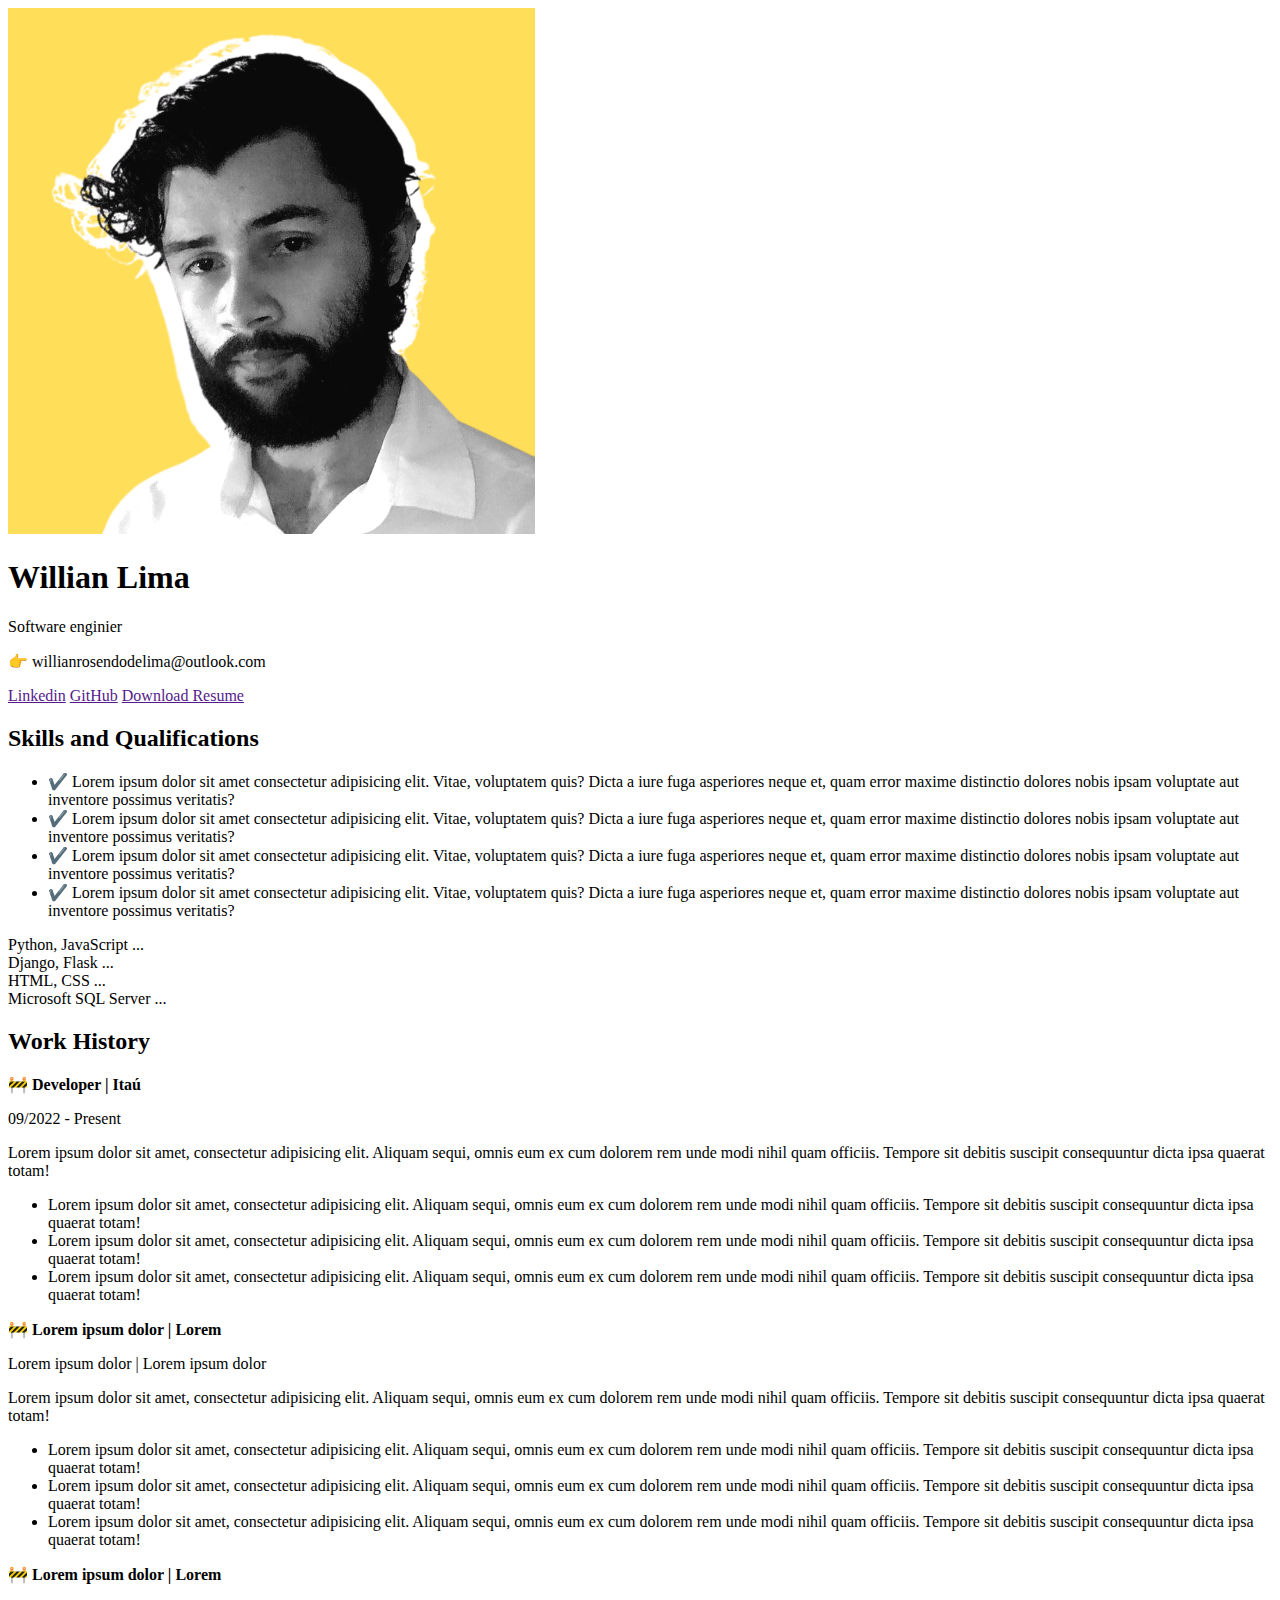
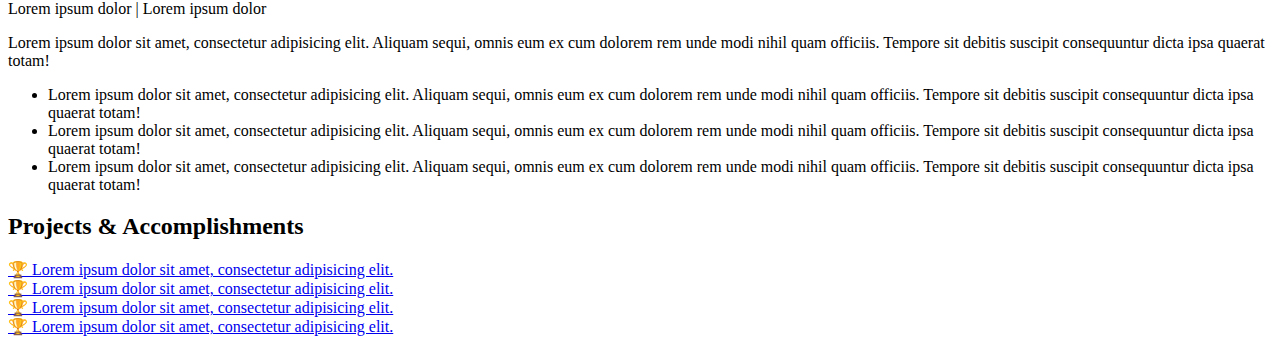
==== index.html @ cd07d083 "the html sketch" ====
<!DOCTYPE html>
<html lang="en">
	<head>
		<meta charset="UTF-8">
		<meta http-equiv="X-UA-Compatible" content="IE=edge">
		<meta name="viewport" content="width=device-width, initial-scale=1.0">
		<title>Willian Lima</title>
		<link rel="stylesheet" href="styles/main.css">
	</head>
	<body>
		<div id="contaiter__main">
			<section id="wrapper__hero" class="section__page">
				<img src="assets/images/willian.png" alt="">

				<div>
					<h1 id="user-name">Willian Lima</h1>
					<p id="bio">Software enginier</p>
					<p id="email">👉 willianrosendodelima@outlook.com</p>
				</div>
			</section>

			<section class="section__page">

				<div id="social__list">
					<a href="" target="_blank">Linkedin</a>
					<a href="" target="_blank">GitHub</a>
					<a href="" target="_blank">Download Resume</a>
				</div>
			</section>

			<section class="section__page">
				<h2>Skills and Qualifications</h2>
				<ul>
					<li>
						✔️ Lorem ipsum dolor sit amet consectetur adipisicing
						elit. Vitae, voluptatem quis? Dicta a iure fuga asperiores
						neque et, quam error maxime distinctio dolores nobis ipsam
						voluptate aut inventore possimus veritatis?
					</li>
					<li>
						✔️ Lorem ipsum dolor sit amet consectetur adipisicing
						elit. Vitae, voluptatem quis? Dicta a iure fuga asperiores
						neque et, quam error maxime distinctio dolores nobis ipsam
						voluptate aut inventore possimus veritatis?
					</li>
					<li>
						✔️ Lorem ipsum dolor sit amet consectetur adipisicing
						elit. Vitae, voluptatem quis? Dicta a iure fuga asperiores
						neque et, quam error maxime distinctio dolores nobis ipsam
						voluptate aut inventore possimus veritatis?
					</li>
					<li>
						✔️ Lorem ipsum dolor sit amet consectetur adipisicing
						elit. Vitae, voluptatem quis? Dicta a iure fuga asperiores
						neque et, quam error maxime distinctio dolores nobis ipsam
						voluptate aut inventore possimus veritatis?
					</li>
				</ul>
			</section>

			<section class="section__page">
				<div class="card__techstack"><span>Python, JavaScript ...</span></div>
				<div class="card__techstack"><span>Django, Flask ...</span></div>
				<div class="card__techstack"><span>HTML, CSS ...</span></div>
				<div class="card__techstack"><span>Microsoft SQL Server ...</span></div>
			</section>

			<section id="work_history_wrapper" class="section__page">
				<h2>Work History</h2>

				<div class="line__break"></div>
				<div class="card__work__history">
					<strong>🚧 Developer | Itaú</strong>
					<p>09/2022 - Present</p>
					<p>
						Lorem ipsum dolor sit amet, consectetur adipisicing elit.
						Aliquam sequi, omnis eum ex cum dolorem rem unde modi nihil
						quam officiis. Tempore sit debitis suscipit consequuntur
						dicta ipsa quaerat totam!
					</p>

					<ul>
						<li>
							Lorem ipsum dolor sit amet, consectetur adipisicing elit.
							Aliquam sequi, omnis eum ex cum dolorem rem unde modi nihil
							quam officiis. Tempore sit debitis suscipit consequuntur
							dicta ipsa quaerat totam!
						</li>
						<li>
							Lorem ipsum dolor sit amet, consectetur adipisicing elit.
							Aliquam sequi, omnis eum ex cum dolorem rem unde modi nihil
							quam officiis. Tempore sit debitis suscipit consequuntur
							dicta ipsa quaerat totam!
						</li>
						<li>
							Lorem ipsum dolor sit amet, consectetur adipisicing elit.
							Aliquam sequi, omnis eum ex cum dolorem rem unde modi nihil
							quam officiis. Tempore sit debitis suscipit consequuntur
							dicta ipsa quaerat totam!
						</li>
					</ul>
				</div>

				<div class="line__break"></div>

				<div class="card__work__history">
					<strong>🚧 Lorem ipsum dolor | Lorem</strong>
					<p>Lorem ipsum dolor | Lorem ipsum dolor</p>
					<p>
						Lorem ipsum dolor sit amet, consectetur adipisicing elit.
						Aliquam sequi, omnis eum ex cum dolorem rem unde modi nihil
						quam officiis. Tempore sit debitis suscipit consequuntur
						dicta ipsa quaerat totam!
					</p>
					<ul>
						<li>
							Lorem ipsum dolor sit amet, consectetur adipisicing elit.
							Aliquam sequi, omnis eum ex cum dolorem rem unde modi nihil
							quam officiis. Tempore sit debitis suscipit consequuntur
							dicta ipsa quaerat totam!
						</li>
						<li>
							Lorem ipsum dolor sit amet, consectetur adipisicing elit.
							Aliquam sequi, omnis eum ex cum dolorem rem unde modi nihil
							quam officiis. Tempore sit debitis suscipit consequuntur
							dicta ipsa quaerat totam!
						</li>
						<li>
							Lorem ipsum dolor sit amet, consectetur adipisicing elit.
							Aliquam sequi, omnis eum ex cum dolorem rem unde modi nihil
							quam officiis. Tempore sit debitis suscipit consequuntur
							dicta ipsa quaerat totam!
						</li>
					</ul>
				</div>

				<div class="card__work__history">
					<strong>🚧 Lorem ipsum dolor | Lorem</strong>
					<p>Lorem ipsum dolor | Lorem ipsum dolor</p>
					<p>
						Lorem ipsum dolor sit amet, consectetur adipisicing elit.
						Aliquam sequi, omnis eum ex cum dolorem rem unde modi nihil
						quam officiis. Tempore sit debitis suscipit consequuntur
						dicta ipsa quaerat totam!
					</p>
					<ul>
						<li>
							Lorem ipsum dolor sit amet, consectetur adipisicing elit.
							Aliquam sequi, omnis eum ex cum dolorem rem unde modi nihil
							quam officiis. Tempore sit debitis suscipit consequuntur
							dicta ipsa quaerat totam!
						</li>
						<li>
							Lorem ipsum dolor sit amet, consectetur adipisicing elit.
							Aliquam sequi, omnis eum ex cum dolorem rem unde modi nihil
							quam officiis. Tempore sit debitis suscipit consequuntur
							dicta ipsa quaerat totam!
						</li>
						<li>
							Lorem ipsum dolor sit amet, consectetur adipisicing elit.
							Aliquam sequi, omnis eum ex cum dolorem rem unde modi nihil
							quam officiis. Tempore sit debitis suscipit consequuntur
							dicta ipsa quaerat totam!
						</li>
					</ul>
				</div>
			</section>

			<section class="section__page">
				<h2>Projects & Accomplishments</h2>

				<div class="card__project">
					<a href="project1.html"><span>🏆 </span>Lorem ipsum dolor sit amet, consectetur adipisicing elit.</a>
				</div>

				<div class="card__project">
					<a href="project1.html"><span>🏆 </span>Lorem ipsum dolor sit amet, consectetur adipisicing elit.</a>
				</div>

				<div class="card__project">
					<a href="project1.html"><span>🏆 </span>Lorem ipsum dolor sit amet, consectetur adipisicing elit.</a>
				</div>

				<div class="card__project">
					<a href="project1.html"><span>🏆 </span>Lorem ipsum dolor sit amet, consectetur adipisicing elit.</a>
				</div>
			</section>
		</div>
	</body>
</html>
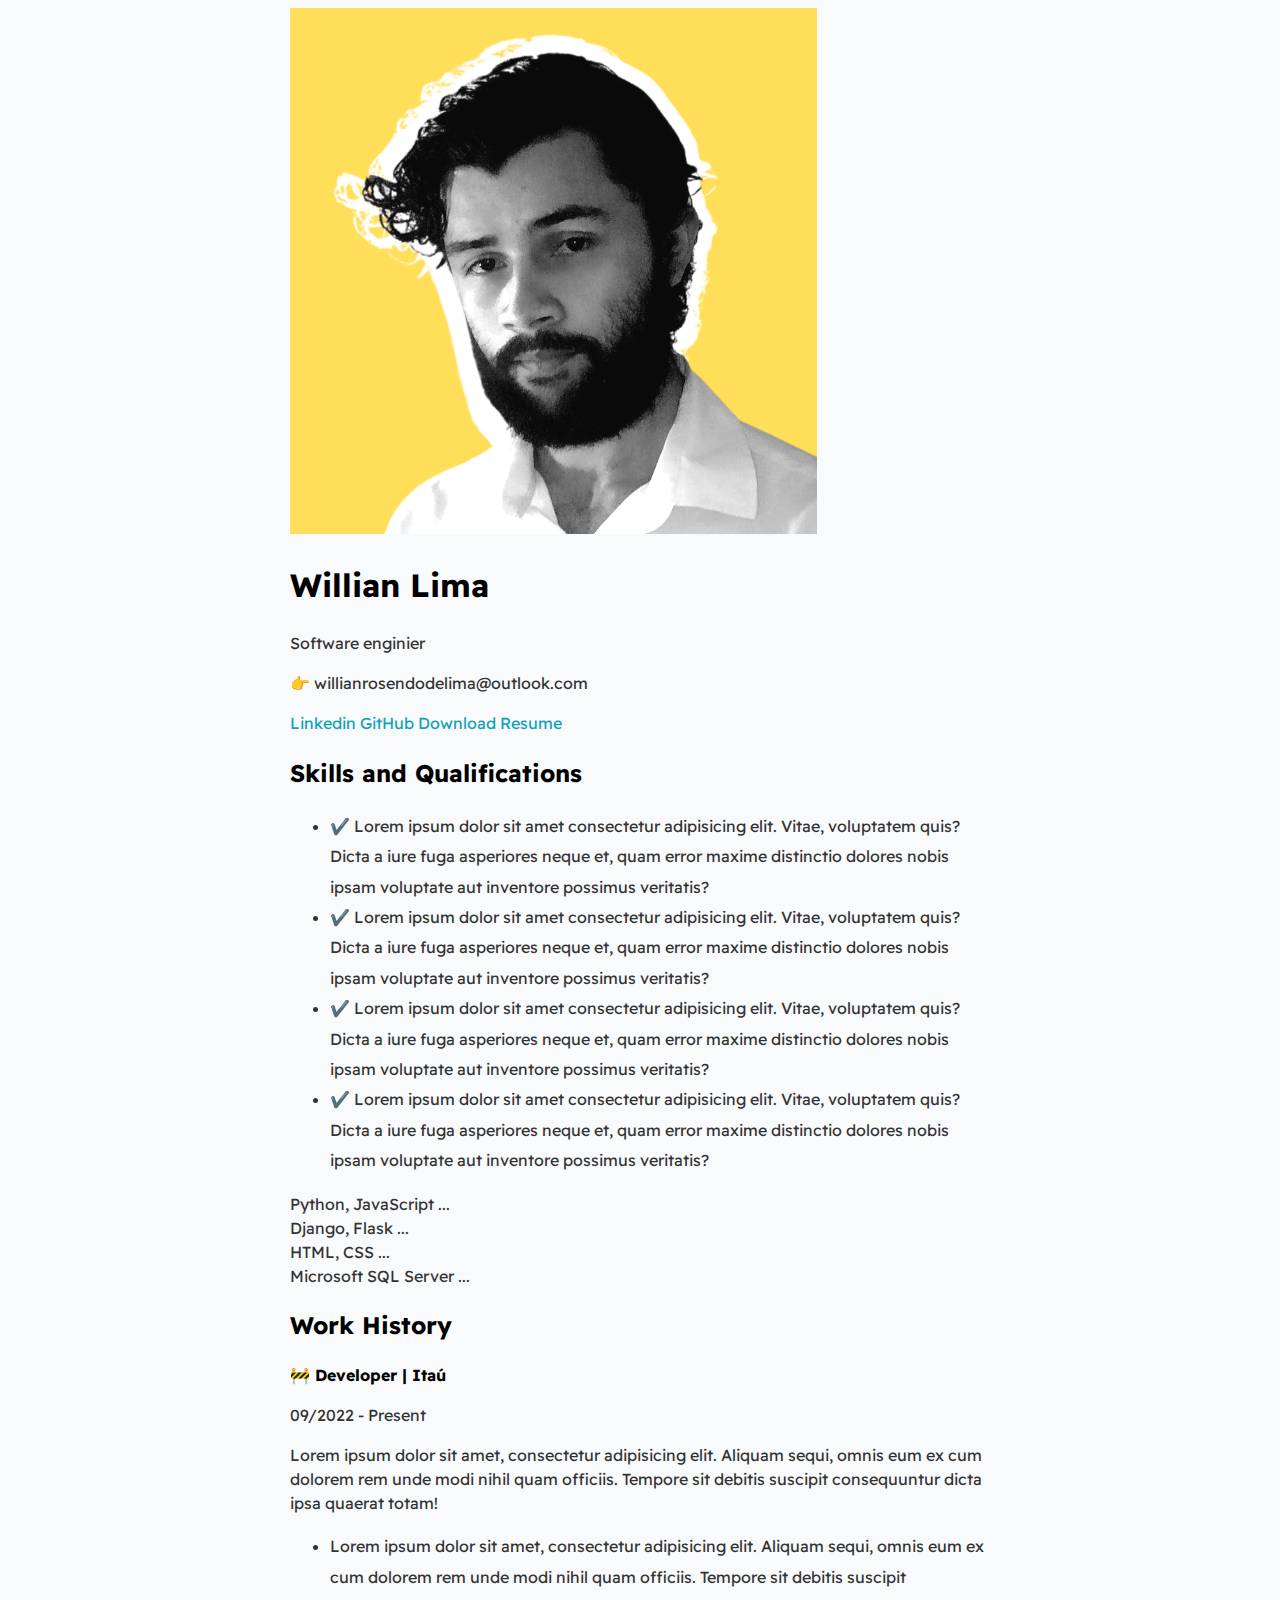
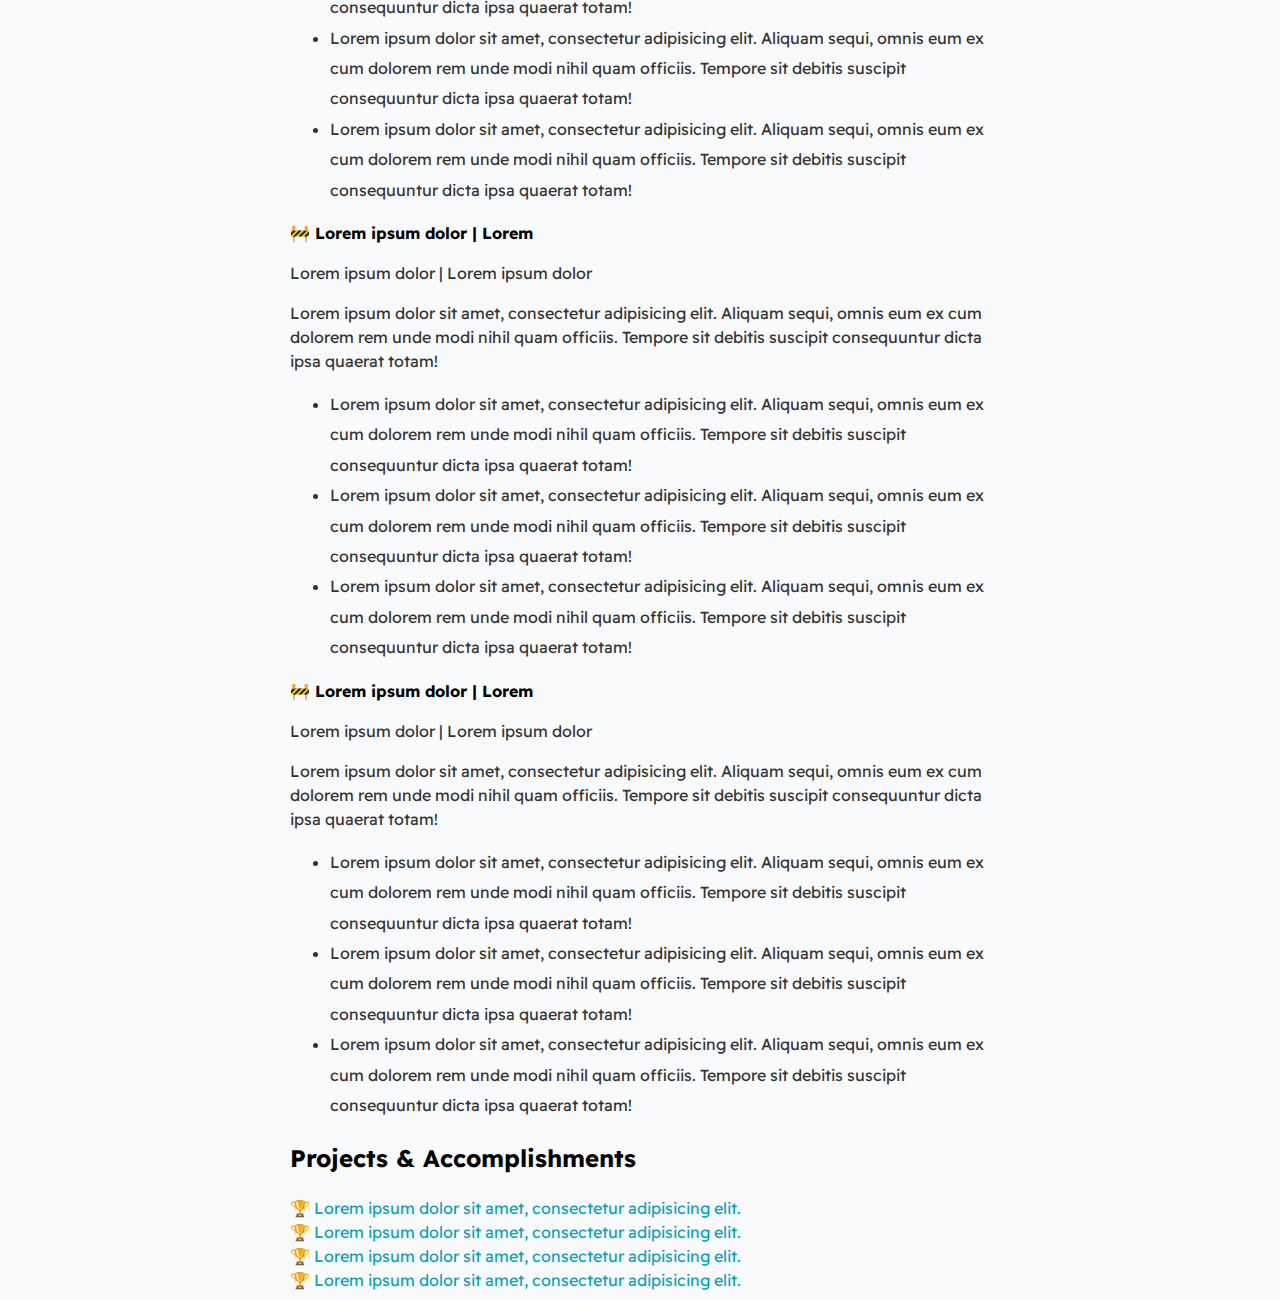
==== commit 0ba3e6fe: "centralizing the content and giving a space between the sections" ====
--- a/index.html
+++ b/index.html
@@ -8,7 +8,7 @@
 		<link rel="stylesheet" href="styles/main.css">
 	</head>
 	<body>
-		<div id="contaiter__main">
+		<div id="containter__main">
 			<section id="wrapper__hero" class="section__page">
 				<img src="assets/images/willian.png" alt="">
 
--- a/styles/main.css
+++ b/styles/main.css
@@ -0,0 +1,44 @@
+@import url('https://fonts.googleapis.com/css2?family=Readex+Pro:wght@300;400;500;600;700&display=swap');
+
+:root{
+	--mainTextColor:#000;
+	--secondaryTextColor:rgb(51 51 51);
+	--mainLinkColor:#0da2b8;
+	--mainBorderColor:rgb(218, 218, 218);
+	--mainBgColor:rgb(249, 250,251);
+}
+
+* {
+	font-family: 'Readex Pro';
+	line-height: 1.5em;
+	box-sizing: border-box;
+	color: var(--mainTextColor);
+}
+
+body{
+	background-color: var(--mainBgColor);
+}
+
+p, span, li {
+	color: var(--secondaryTextColor);
+	font-size: 1em;
+}
+
+a {
+	text-decoration: none;
+	color: var(--mainLinkColor);
+}
+
+li {
+	line-height: 1.9em;
+}
+
+#containter__main {
+	max-width: 700px;
+	margin: 0 auto;
+}
+
+#section__page {
+	padding-top: 1em;
+	padding-bottom: 1em;
+}
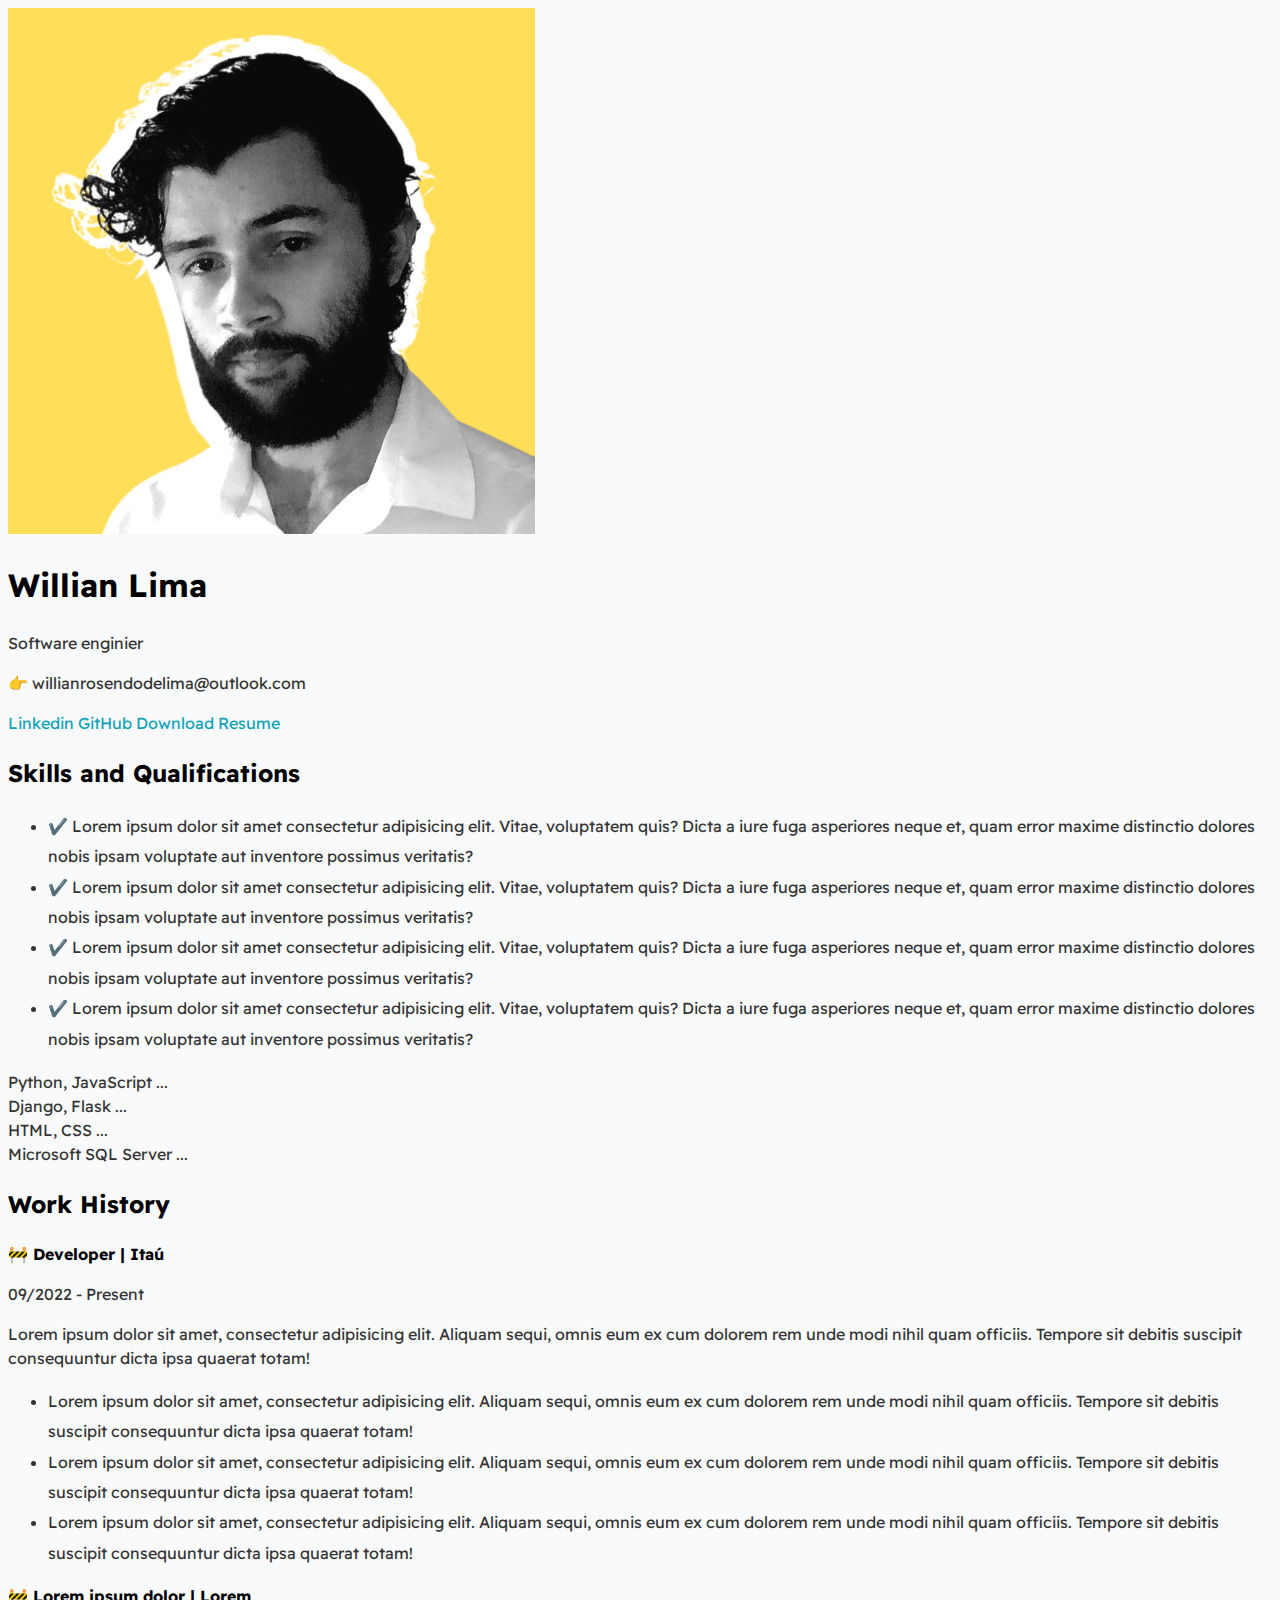
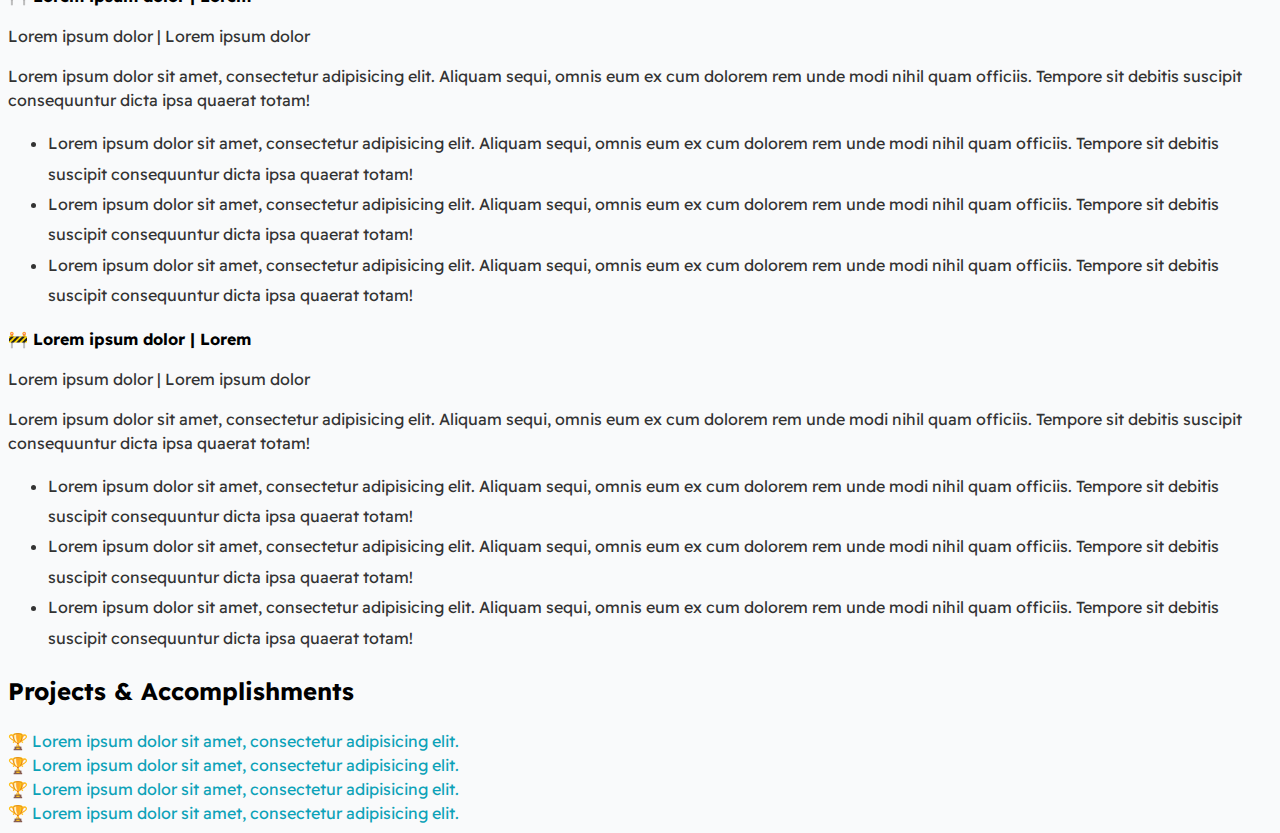
==== commit 3a156bd4: "renaming the id" ====
--- a/index.html
+++ b/index.html
@@ -8,9 +8,9 @@
 		<link rel="stylesheet" href="styles/main.css">
 	</head>
 	<body>
-		<div id="containter__main">
-			<section id="wrapper__hero" class="section__page">
-				<img src="assets/images/willian.png" alt="">
+		<div id="container__main">
+			<section id="wrapper__hero" class="k">
+				<img id="profile__pic" src="assets/images/willian.png" alt="">
 
 				<div>
 					<h1 id="user-name">Willian Lima</h1>
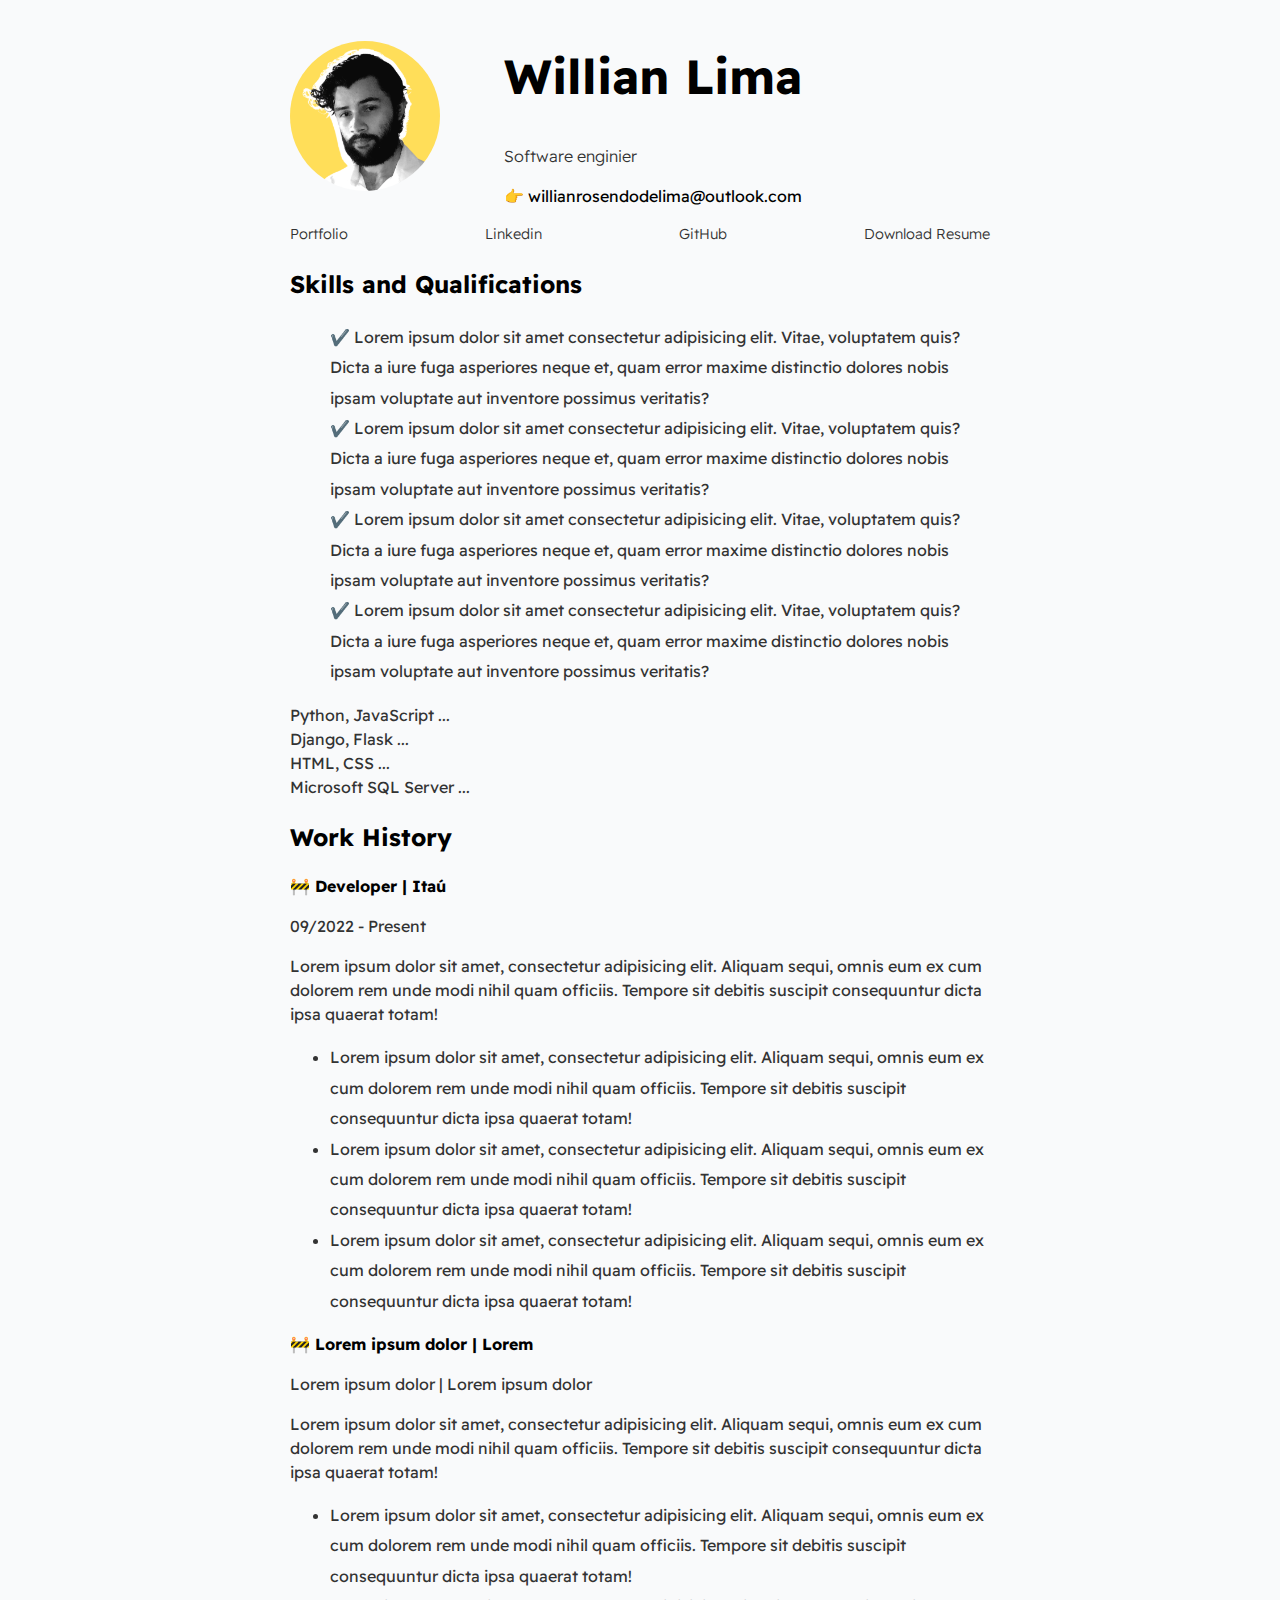
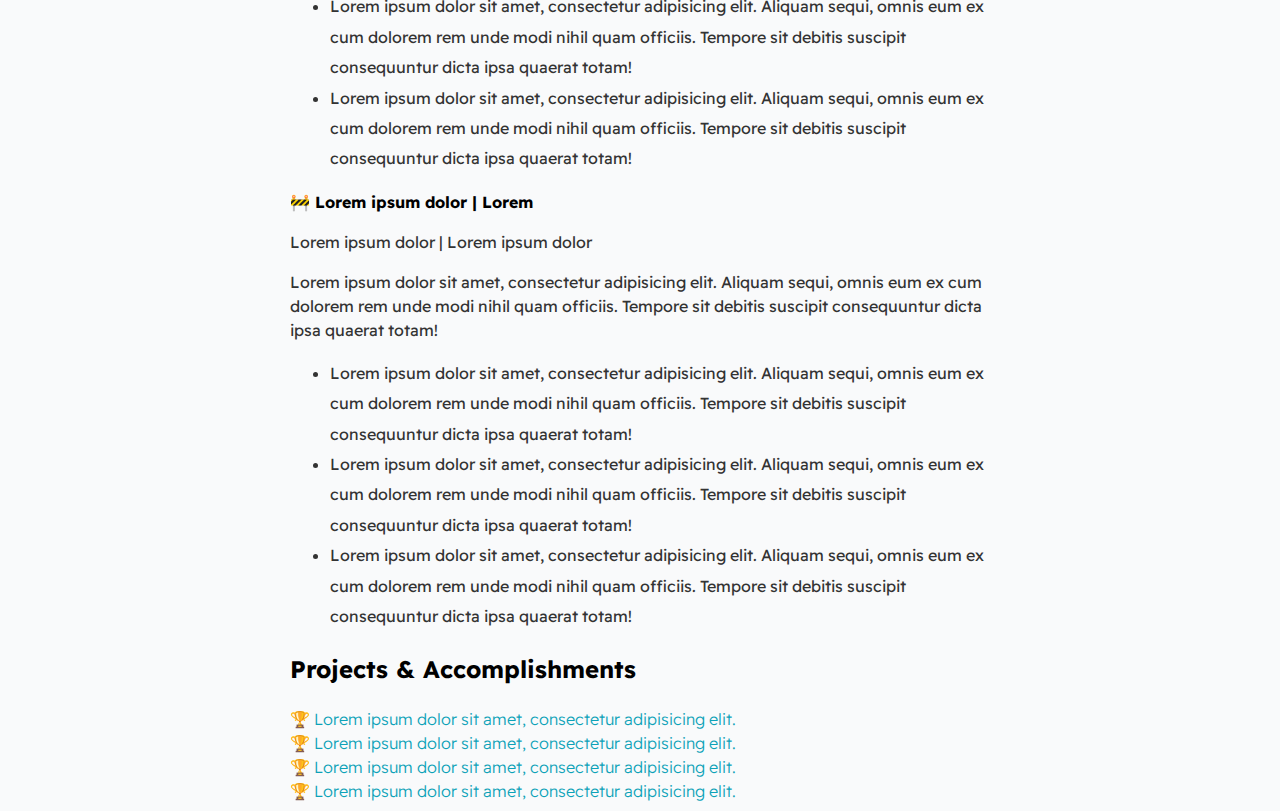
==== commit 8226c54c: "styling profile picture, qualifications, email" ====
--- a/index.html
+++ b/index.html
@@ -21,7 +21,8 @@
 
 			<section class="section__page">
 
-				<div id="social__list">
+				<div id="socials__list">
+					<a href="" target="_blank">Portfolio</a>
 					<a href="" target="_blank">Linkedin</a>
 					<a href="" target="_blank">GitHub</a>
 					<a href="" target="_blank">Download Resume</a>
@@ -30,7 +31,7 @@
 
 			<section class="section__page">
 				<h2>Skills and Qualifications</h2>
-				<ul>
+				<ul id="qualifications__list">
 					<li>
 						✔️ Lorem ipsum dolor sit amet consectetur adipisicing
 						elit. Vitae, voluptatem quis? Dicta a iure fuga asperiores
--- a/styles/main.css
+++ b/styles/main.css
@@ -33,7 +33,7 @@
 	line-height: 1.9em;
 }
 
-#containter__main {
+#container__main {
 	max-width: 700px;
 	margin: 0 auto;
 }
@@ -42,3 +42,50 @@
 	padding-top: 1em;
 	padding-bottom: 1em;
 }
+
+#wrapper__hero {
+	display: flex;
+	align-items: center;
+	gap: 4em;
+}
+
+#user-name {
+	font-size: 3em;
+	line-height: 1e;
+}
+
+#bio, a {
+	font-weight: 300;
+}
+
+#profile__pic {
+	border-radius: 100%;
+	width: 150px;
+	height: 150px;
+	object-fit: conver;
+}
+
+#email {
+	color: var(--mainTextColor);
+}
+
+#socials__list {
+	display: flex;
+	justify-content: space-between;
+	column-gap: 1em;
+	flex-wrap: wrap;
+}
+
+#socials__list a {
+	font-size: 0.9em;
+	color: var(--secondaryTextColor);
+	transition: 0.2s;
+}
+
+#socials__list a:hover {
+	color: var(--mainLinkColor);
+}
+
+#qualifications__list {
+	list-style: none;
+}
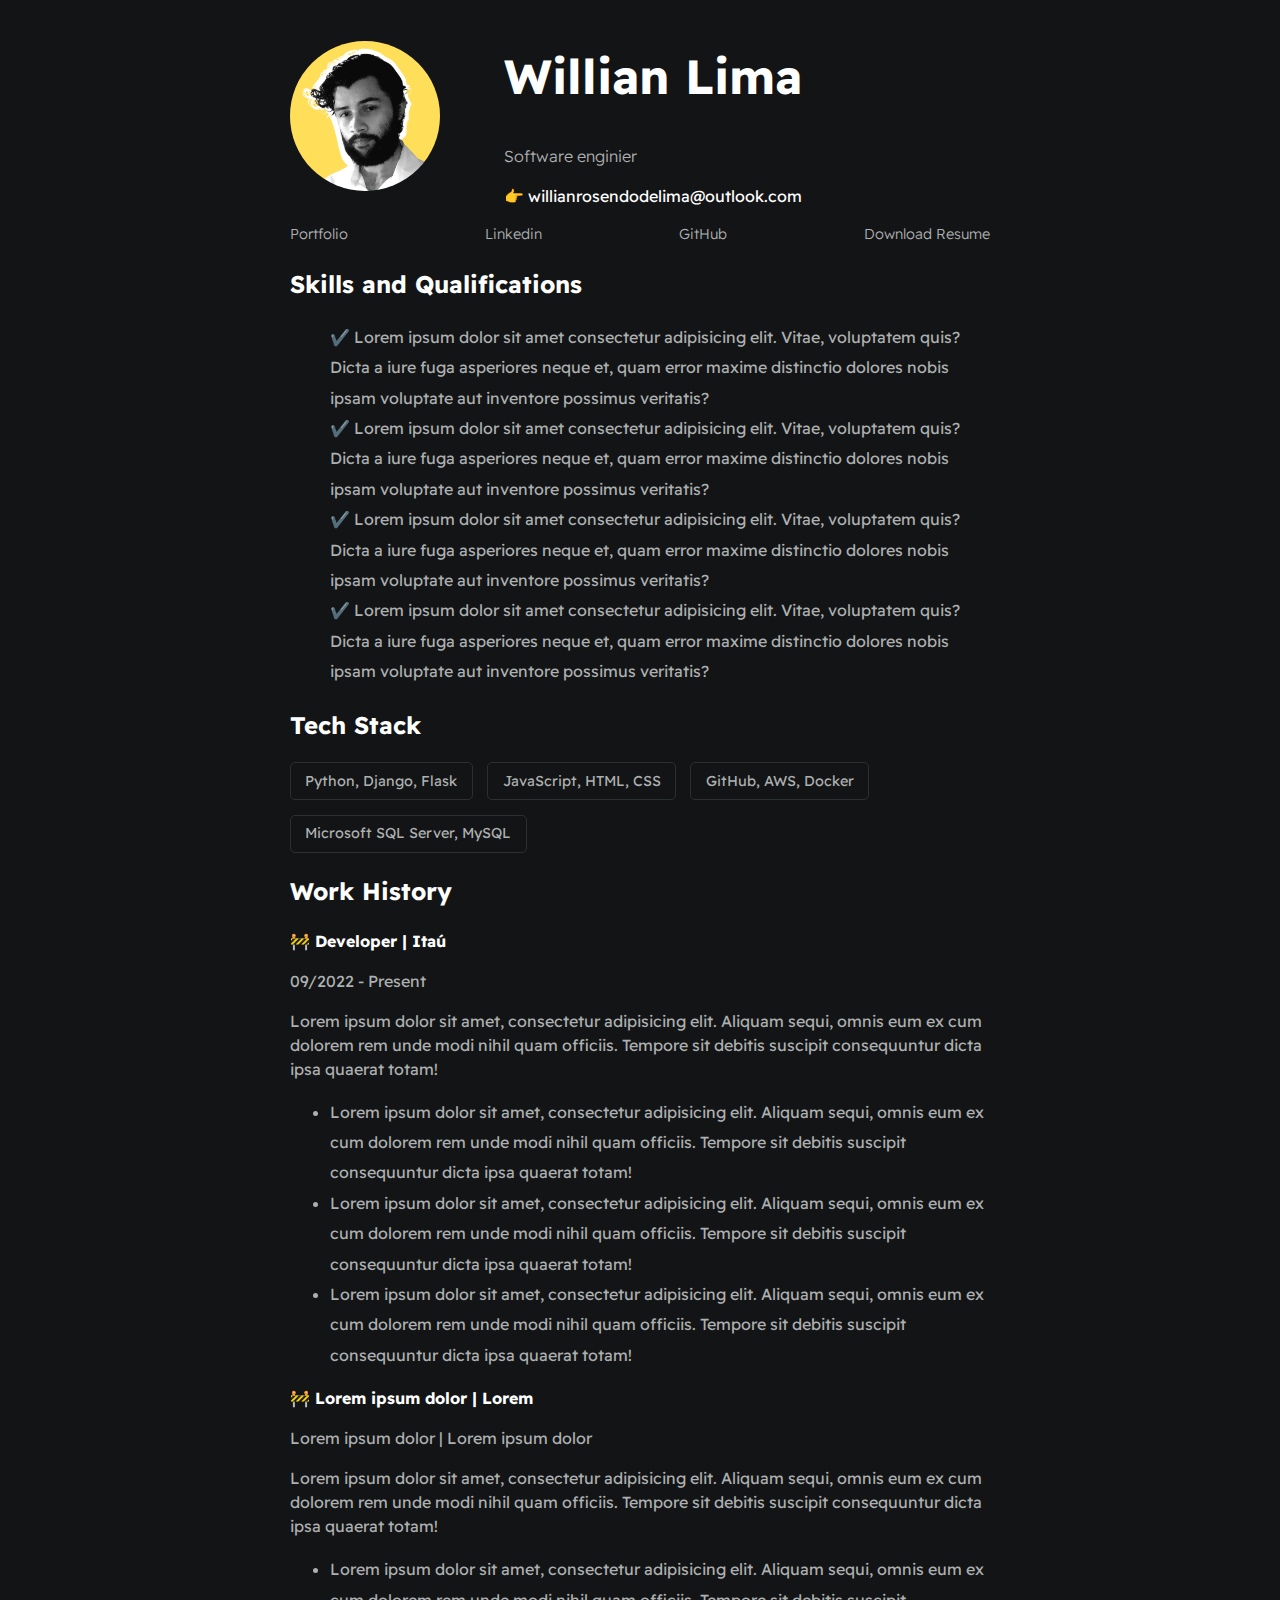
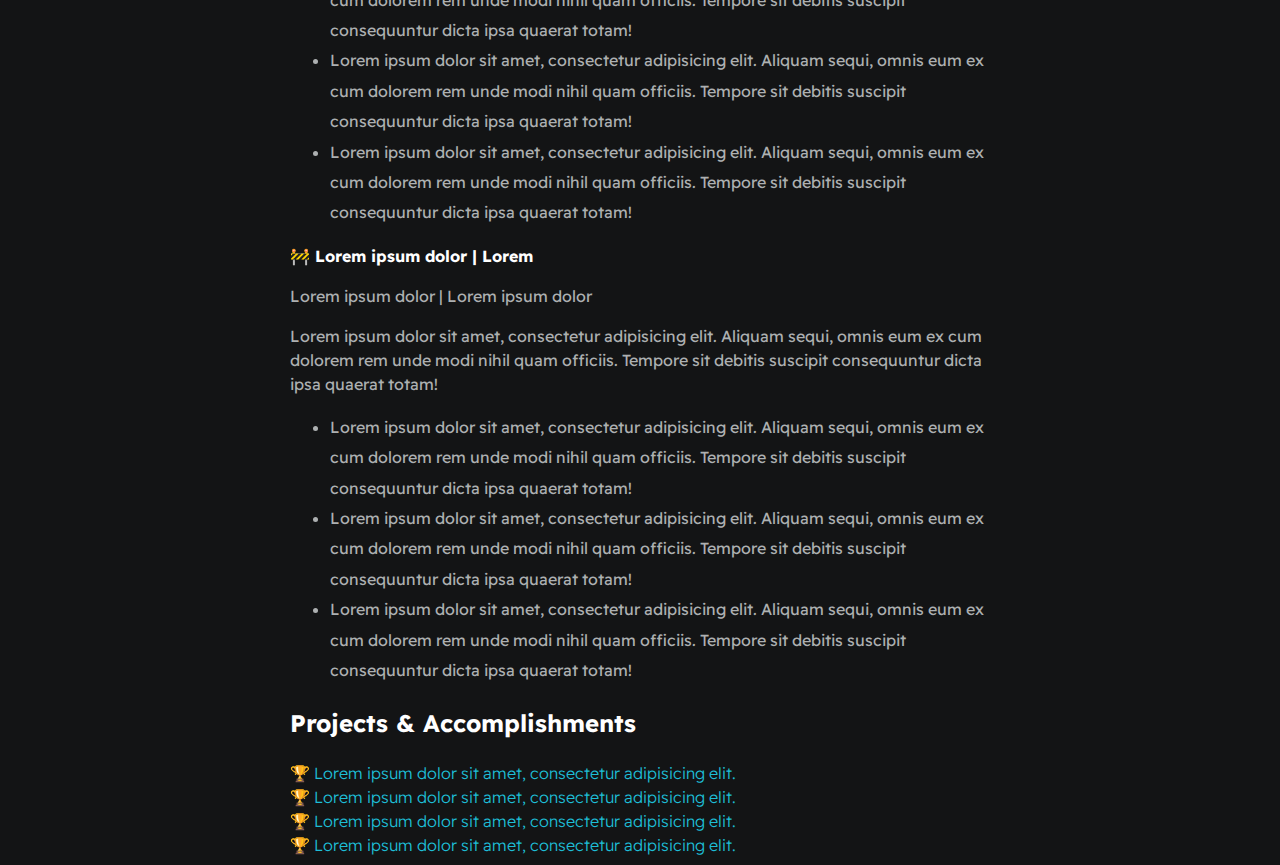
==== commit 5bcad8b8: "techstack section" ====
--- a/index.html
+++ b/index.html
@@ -60,10 +60,13 @@
 			</section>
 
 			<section class="section__page">
-				<div class="card__techstack"><span>Python, JavaScript ...</span></div>
-				<div class="card__techstack"><span>Django, Flask ...</span></div>
-				<div class="card__techstack"><span>HTML, CSS ...</span></div>
-				<div class="card__techstack"><span>Microsoft SQL Server ...</span></div>
+				<h2>Tech Stack</h2>
+				<div id="wrapper__techstack__items">
+					<div class="card__techstack"><span>Python, Django, Flask</span></div>
+					<div class="card__techstack"><span>JavaScript, HTML, CSS</span></div>
+					<div class="card__techstack"><span>GitHub, AWS, Docker</span></div>
+					<div class="card__techstack"><span>Microsoft SQL Server, MySQL</span></div>
+				</div>
 			</section>
 
 			<section id="work_history_wrapper" class="section__page">
--- a/styles/main.css
+++ b/styles/main.css
@@ -1,11 +1,23 @@
 @import url('https://fonts.googleapis.com/css2?family=Readex+Pro:wght@300;400;500;600;700&display=swap');
 
 :root{
-	--mainTextColor:#000;
-	--secondaryTextColor:rgb(51 51 51);
-	--mainLinkColor:#0da2b8;
-	--mainBorderColor:rgb(218, 218, 218);
-	--mainBgColor:rgb(249, 250,251);
+	--mainTextColor-light:#000;
+	--secondaryTextColor-light:rgb(51 51 51);
+	--mainLinkColor-light:#0da2b8;
+	--mainBorderColor-light:rgb(218, 218, 218);
+	--mainBgColor-light:rgb(249, 250,251);
+
+	--mainTextColor-dark:#fff;
+	--secondaryTextColor-dark:#adb0b1;
+	--mainLinkColor-dark:rgb(30, 190,214);
+	--mainBorderColor-dark:#2b3031;
+	--mainBgColor-dark:#131415;
+
+	--mainTextColor:var(--mainTextColor-dark);
+	--secondaryTextColor:var(--secondaryTextColor-dark);
+	--mainLinkColor:var(--mainLinkColor-dark);
+	--mainBorderColor:var(--mainBorderColor-dark);
+	--mainBgColor:var(--mainBgColor-dark);
 }
 
 * {
@@ -89,3 +101,16 @@
 #qualifications__list {
 	list-style: none;
 }
+
+#wrapper__techstack__items {
+	display: flex;
+	flex-wrap: wrap;
+	gap: 1em;
+	font-size: 0.9em;
+}
+
+.card__techstack {
+	border: 1px solid var(--mainBorderColor);
+	padding: 0.5em 1em;
+	border-radius: 5px;
+}
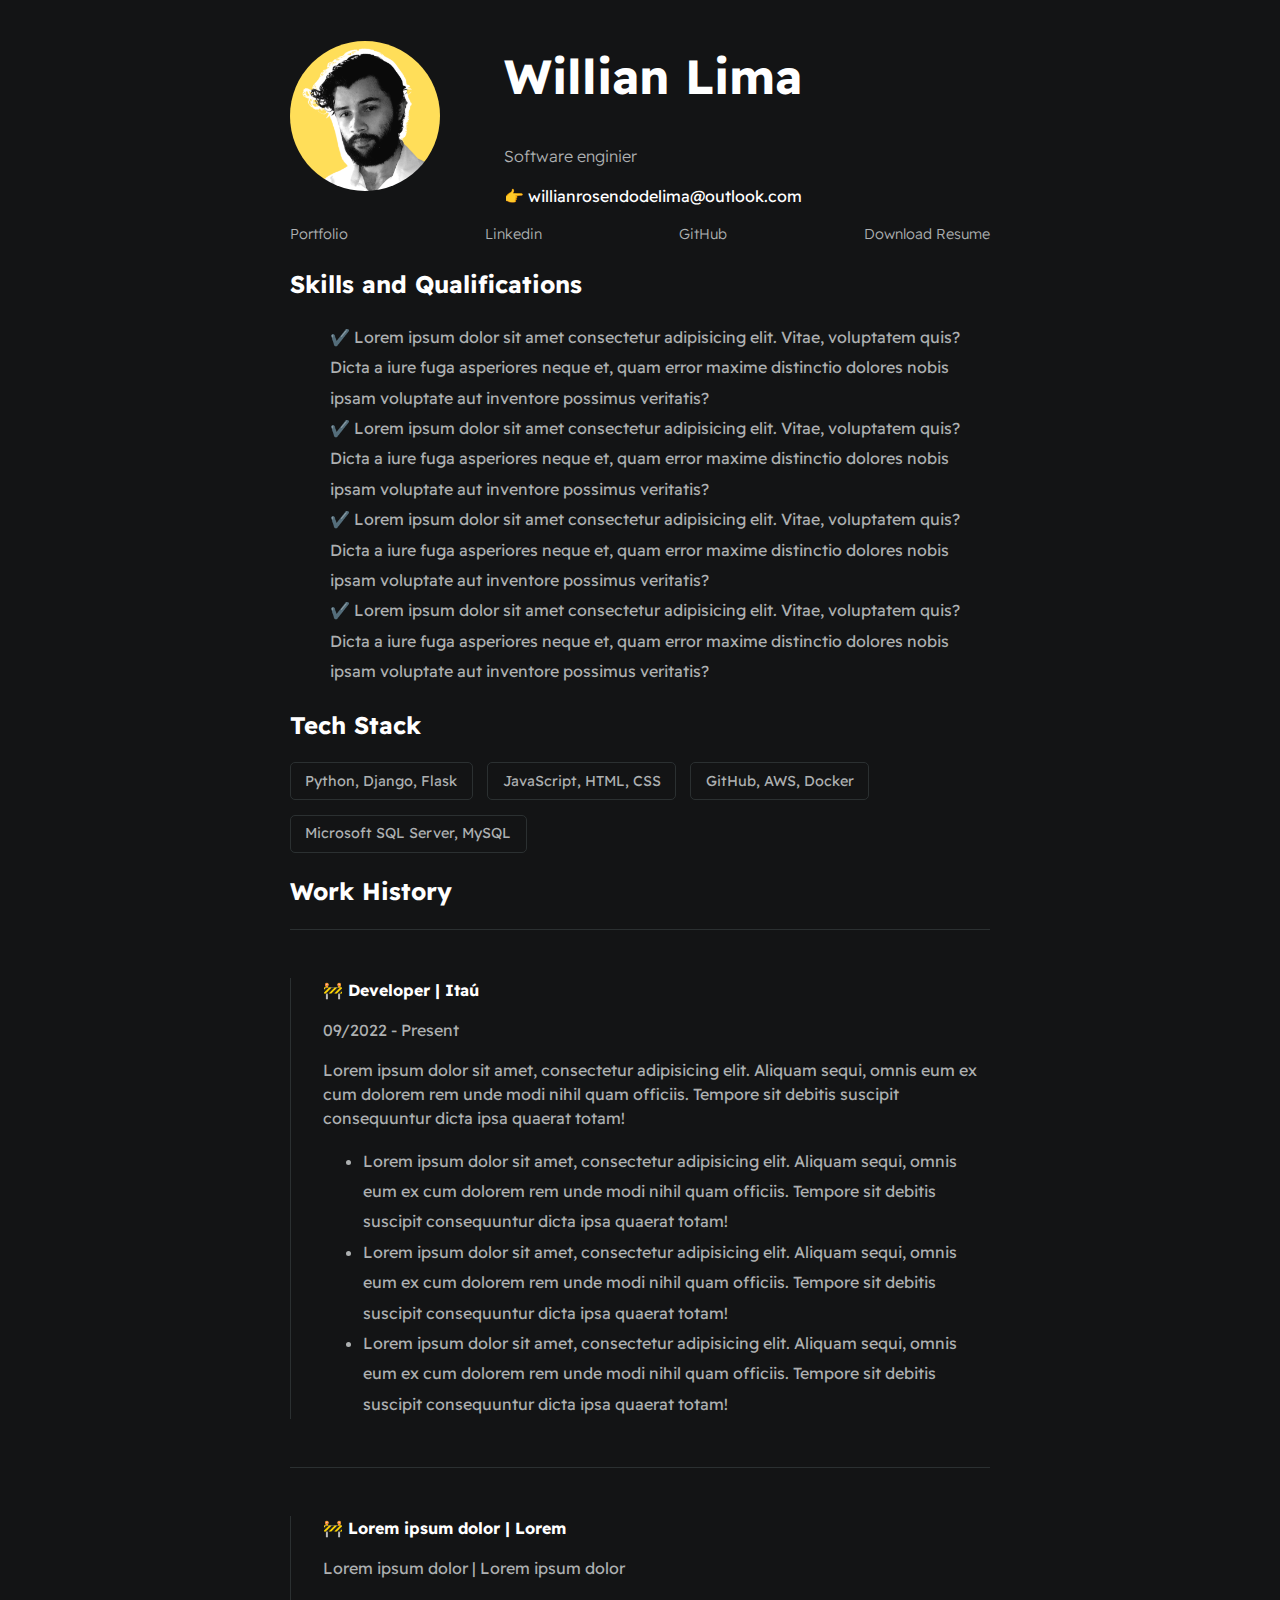
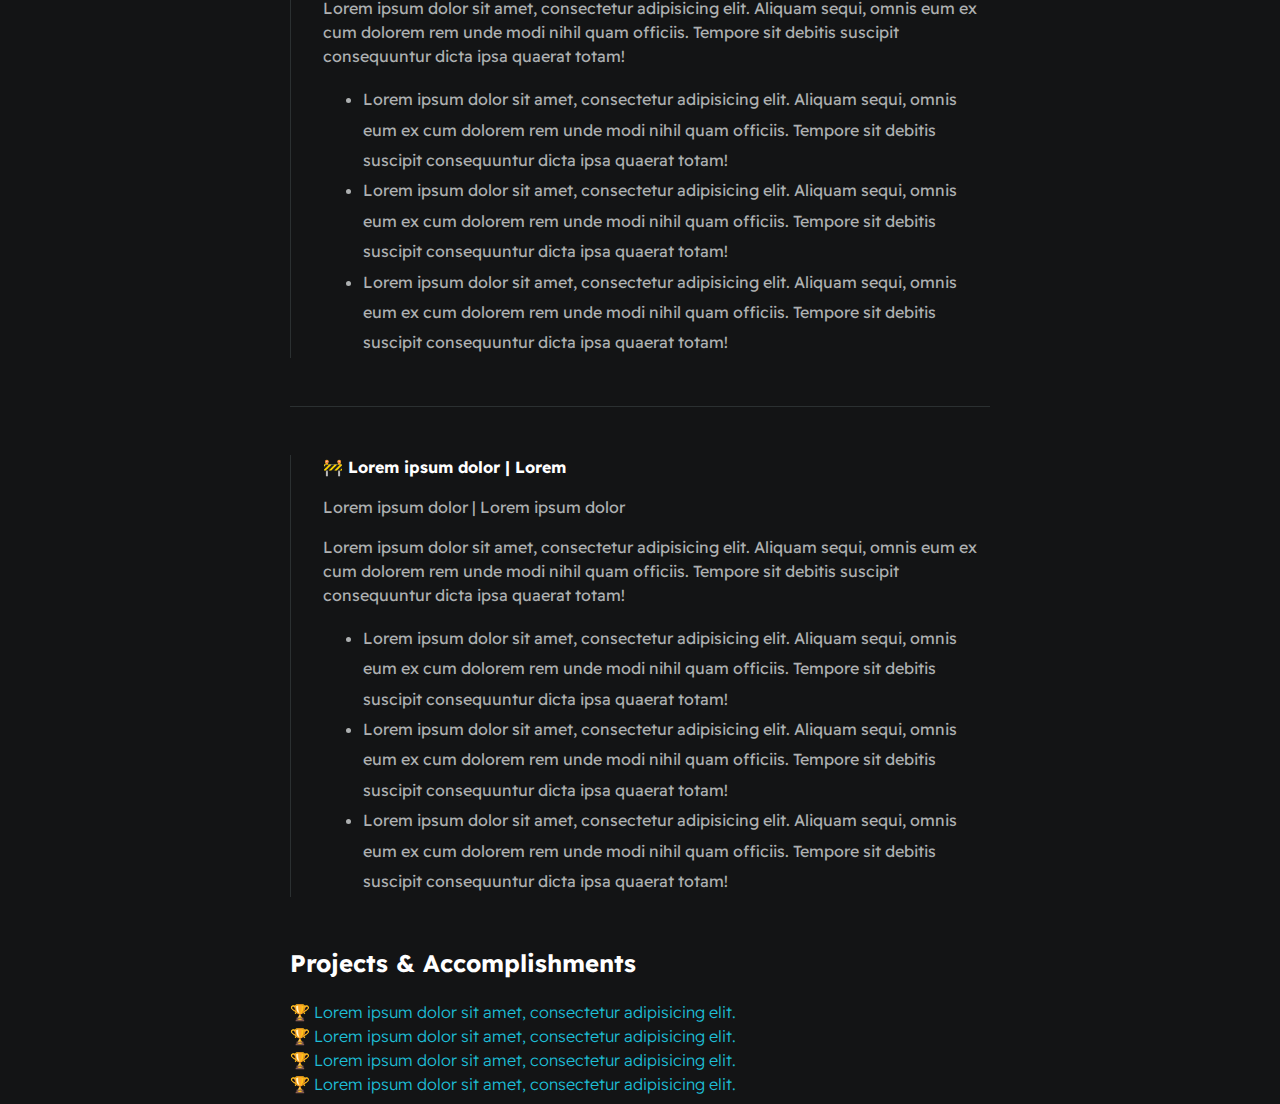
==== commit 04273b9d: "work history section" ====
--- a/index.html
+++ b/index.html
@@ -138,6 +138,8 @@
 					</ul>
 				</div>
 
+				<div class="line__break"></div>
+
 				<div class="card__work__history">
 					<strong>🚧 Lorem ipsum dolor | Lorem</strong>
 					<p>Lorem ipsum dolor | Lorem ipsum dolor</p>
--- a/styles/main.css
+++ b/styles/main.css
@@ -114,3 +114,15 @@
 	padding: 0.5em 1em;
 	border-radius: 5px;
 }
+
+.card__work__history {
+	border-left: 1px solid var(--mainBorderColor);
+	margin-top: 3em;
+	margin-bottom: 3em;
+	padding-left: 2em;
+}
+
+.line__break {
+	background-color: var(--mainBorderColor);
+	height: 1px;
+}
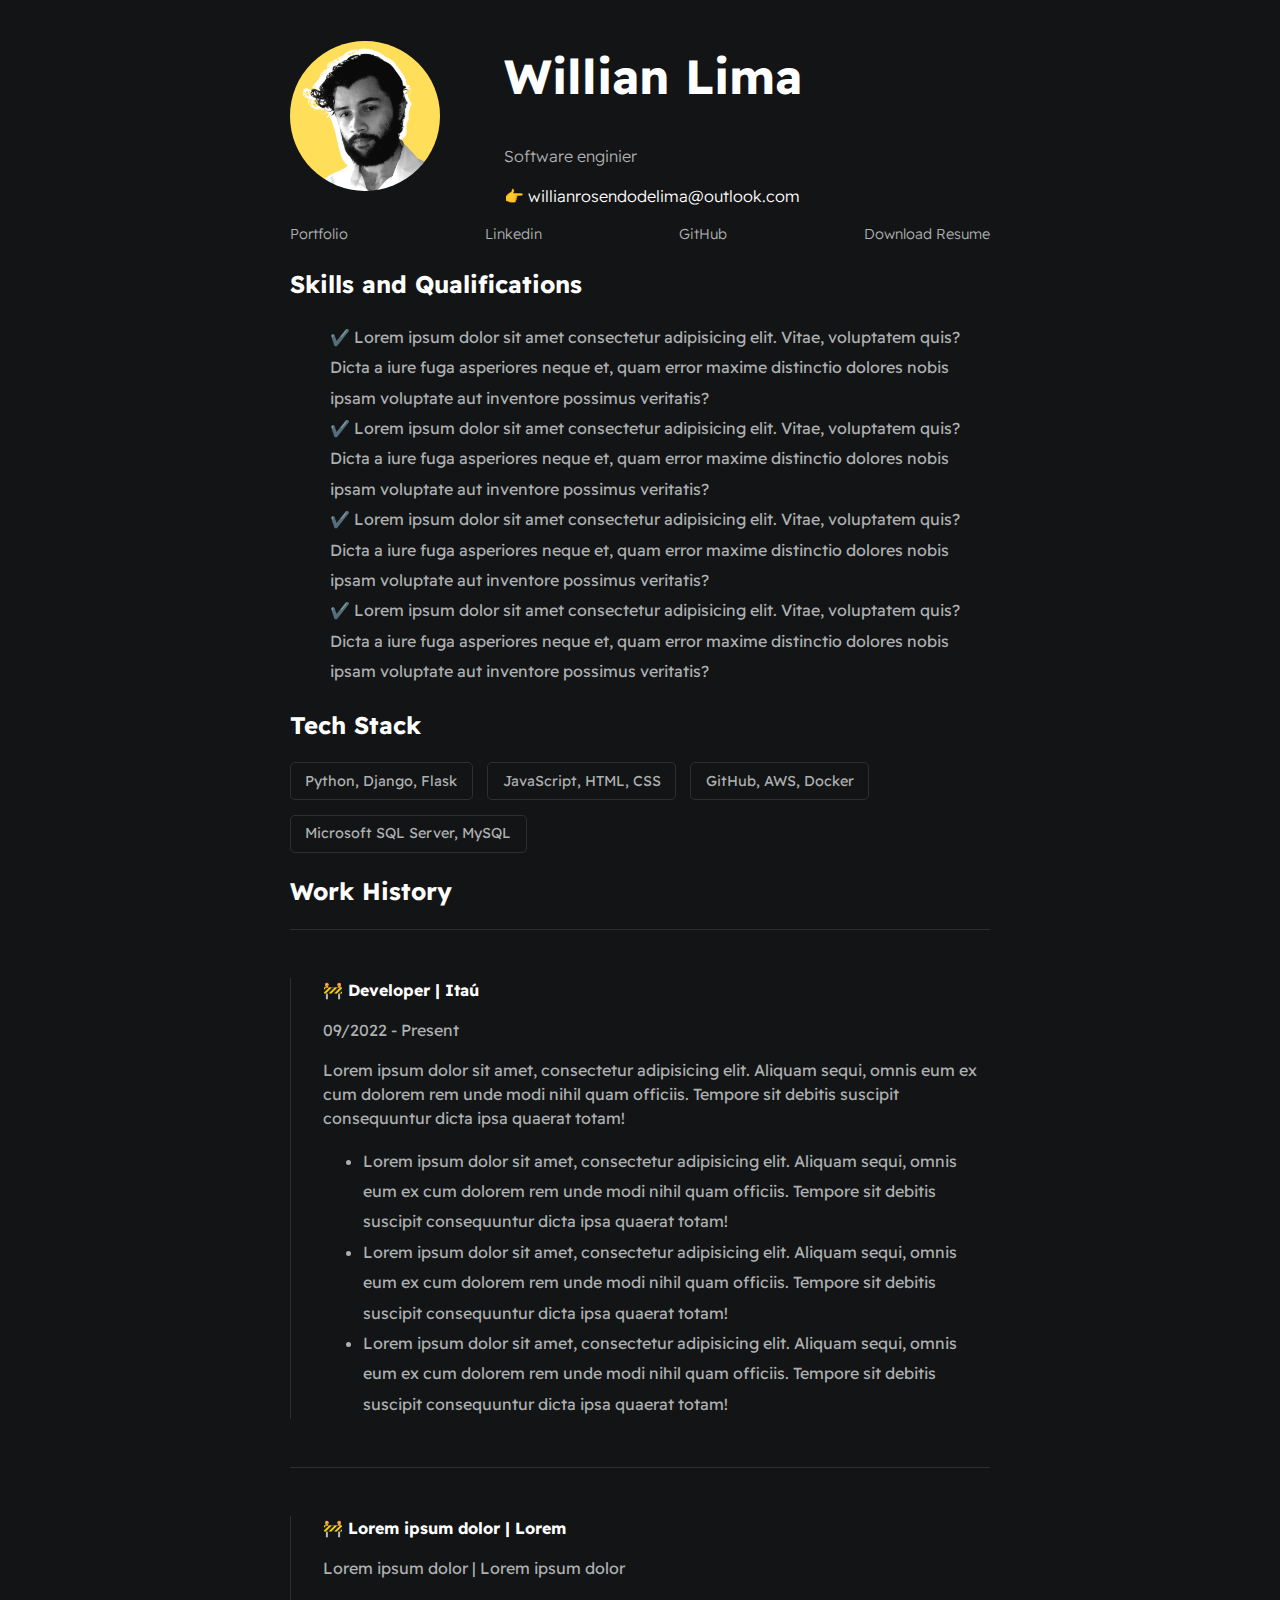
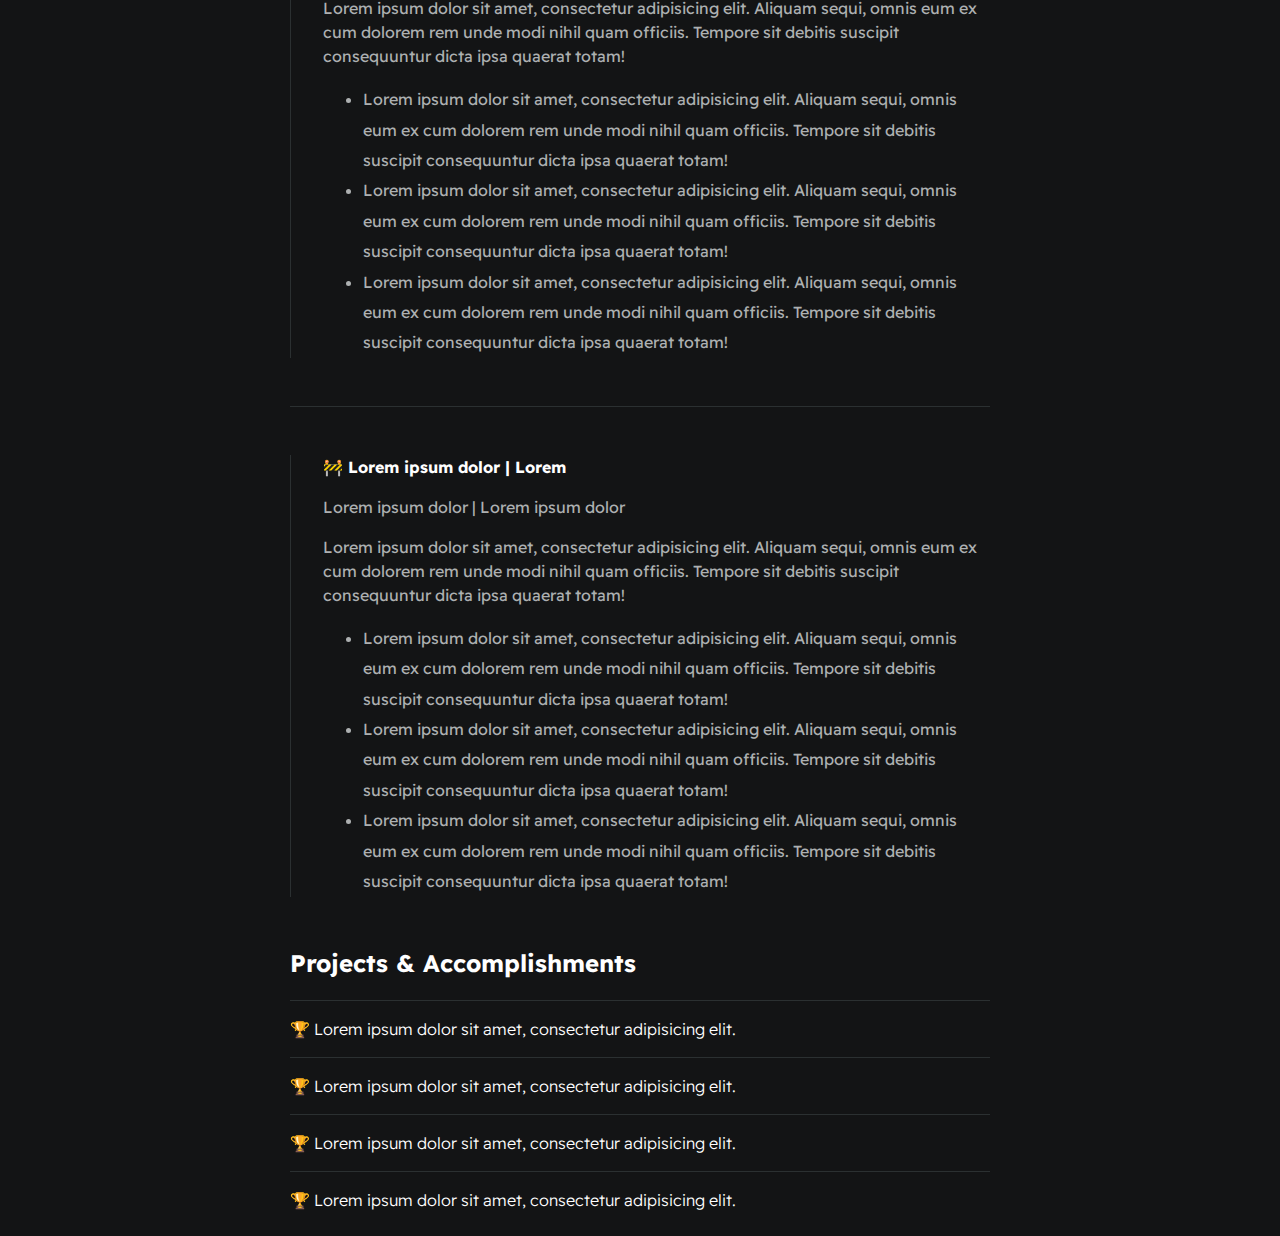
==== commit a730ac66: "added links to social networks" ====
--- a/index.html
+++ b/index.html
@@ -15,17 +15,17 @@
 				<div>
 					<h1 id="user-name">Willian Lima</h1>
 					<p id="bio">Software enginier</p>
-					<p id="email">👉 willianrosendodelima@outlook.com</p>
+					<a href="mailto:willianrosendodelima@outlook.com"><p id="email">👉 willianrosendodelima@outlook.com</p></a>
 				</div>
 			</section>
 
 			<section class="section__page">
 
 				<div id="socials__list">
-					<a href="" target="_blank">Portfolio</a>
-					<a href="" target="_blank">Linkedin</a>
-					<a href="" target="_blank">GitHub</a>
-					<a href="" target="_blank">Download Resume</a>
+					<a href="https://willianportfolio.dev/" target="_blank">Portfolio</a>
+					<a href="https://www.linkedin.com/in/willianlim/" target="_blank">Linkedin</a>
+					<a href="https://github.com/willianlim/" target="_blank">GitHub</a>
+					<a download="" href="assets/pdf/Ansel-Cv.pdf" href="" target="_blank">Download Resume</a>
 				</div>
 			</section>
 
--- a/styles/main.css
+++ b/styles/main.css
@@ -126,3 +126,40 @@
 	background-color: var(--mainBorderColor);
 	height: 1px;
 }
+
+.card__project {
+	padding-top: 1em;
+	padding-bottom: 1em;
+	border-top: 1px solid var(--mainBorderColor);
+}
+
+.card__project a {
+	color: var(--mainTextColor);
+	transition: .2s;
+}
+
+.card__project a:hover {
+	color: var(--mainLinkColor);
+}
+
+@media(max-width:600px) {
+	#wrapper__hero {
+		flex-direction: column;
+		gap: 1em;
+	}
+
+	#profile__pic {
+		width: 200px;
+		height: 200px;
+	}
+
+	.section__page {
+		padding-top: 1em;
+		padding-top: 1em;
+	}
+
+	.card__work__history {
+		border-left: none;
+		padding-left: 0;
+	}
+}
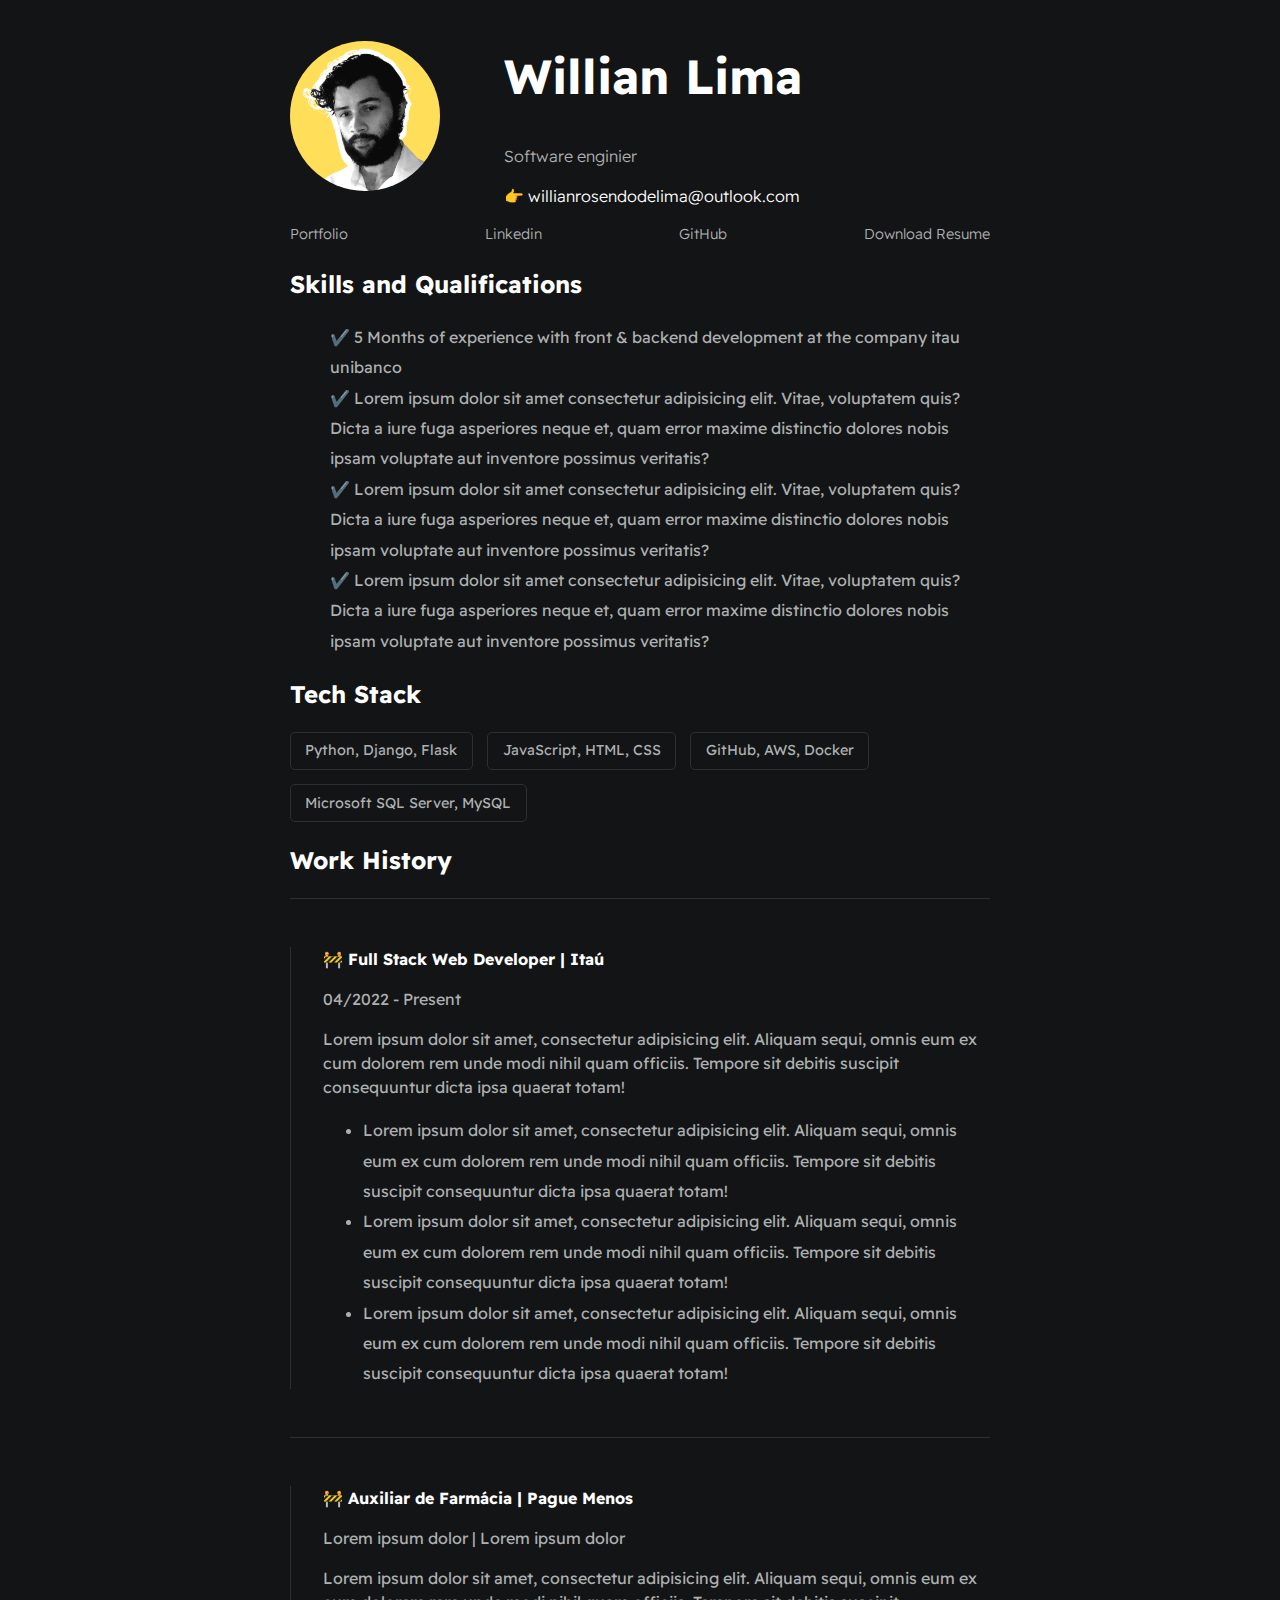
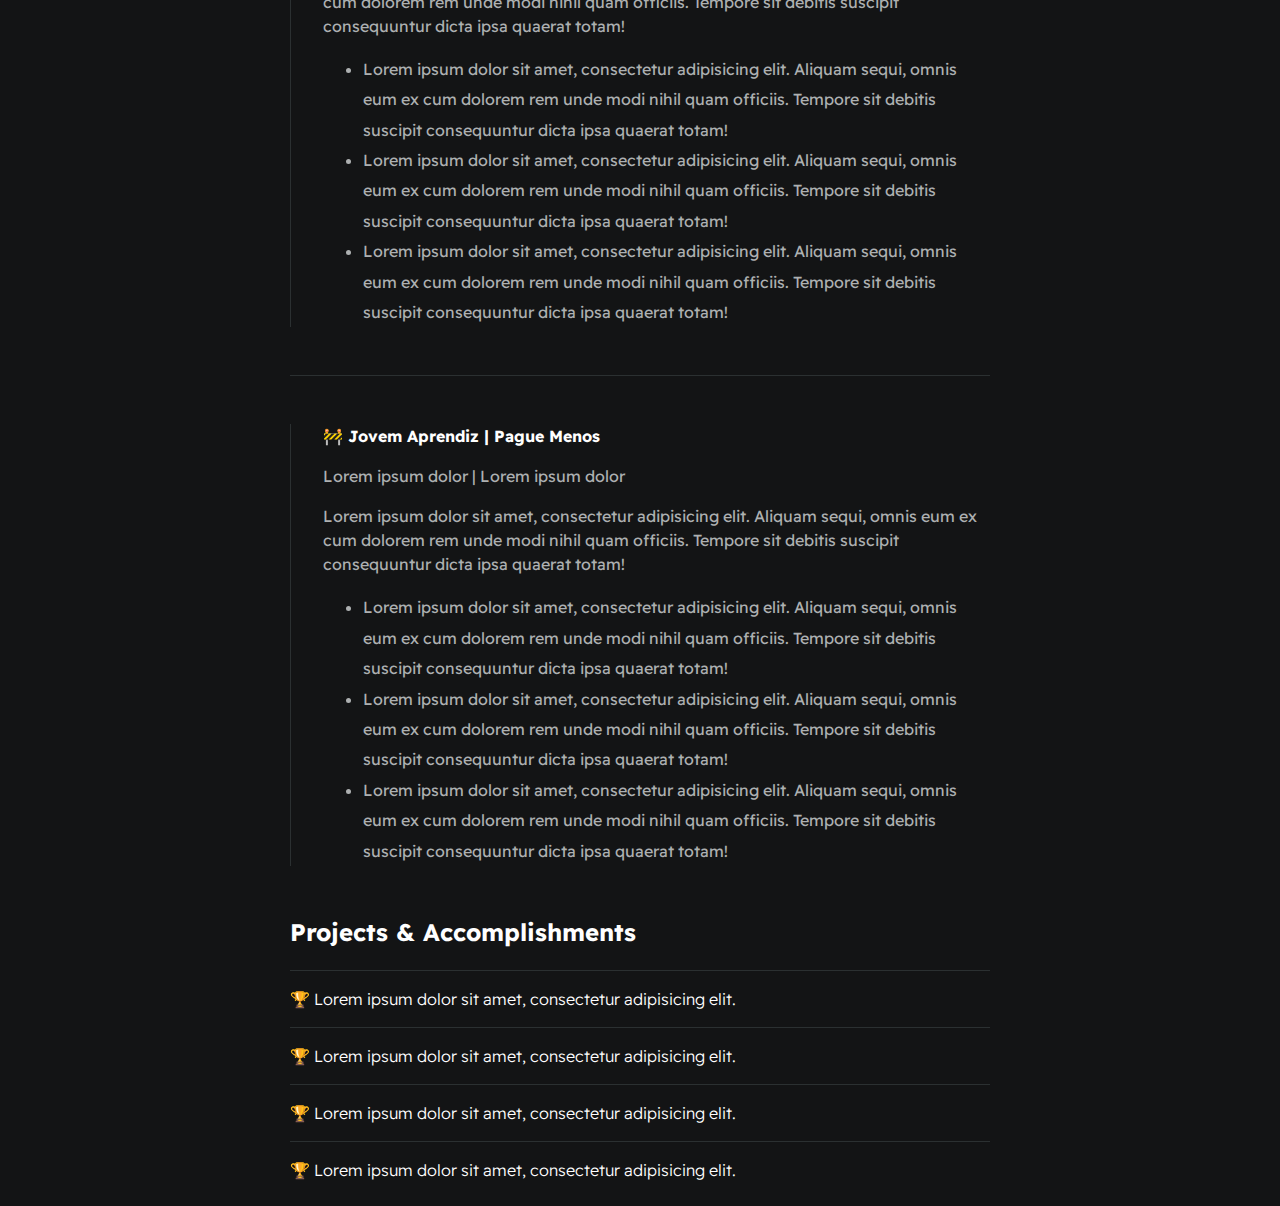
==== commit 96c28b20: "Updating work history and qualifications" ====
--- a/index.html
+++ b/index.html
@@ -33,10 +33,8 @@
 				<h2>Skills and Qualifications</h2>
 				<ul id="qualifications__list">
 					<li>
-						✔️ Lorem ipsum dolor sit amet consectetur adipisicing
-						elit. Vitae, voluptatem quis? Dicta a iure fuga asperiores
-						neque et, quam error maxime distinctio dolores nobis ipsam
-						voluptate aut inventore possimus veritatis?
+						✔️ 5 Months of experience with front & backend development
+						at the company itau unibanco
 					</li>
 					<li>
 						✔️ Lorem ipsum dolor sit amet consectetur adipisicing
@@ -74,8 +72,8 @@
 
 				<div class="line__break"></div>
 				<div class="card__work__history">
-					<strong>🚧 Developer | Itaú</strong>
-					<p>09/2022 - Present</p>
+					<strong>🚧  Full Stack Web Developer | Itaú</strong>
+					<p>04/2022 - Present</p>
 					<p>
 						Lorem ipsum dolor sit amet, consectetur adipisicing elit.
 						Aliquam sequi, omnis eum ex cum dolorem rem unde modi nihil
@@ -108,7 +106,7 @@
 				<div class="line__break"></div>
 
 				<div class="card__work__history">
-					<strong>🚧 Lorem ipsum dolor | Lorem</strong>
+					<strong>🚧 Auxiliar de Farmácia | Pague Menos</strong>
 					<p>Lorem ipsum dolor | Lorem ipsum dolor</p>
 					<p>
 						Lorem ipsum dolor sit amet, consectetur adipisicing elit.
@@ -141,7 +139,7 @@
 				<div class="line__break"></div>
 
 				<div class="card__work__history">
-					<strong>🚧 Lorem ipsum dolor | Lorem</strong>
+					<strong>🚧 Jovem Aprendiz | Pague Menos</strong>
 					<p>Lorem ipsum dolor | Lorem ipsum dolor</p>
 					<p>
 						Lorem ipsum dolor sit amet, consectetur adipisicing elit.
